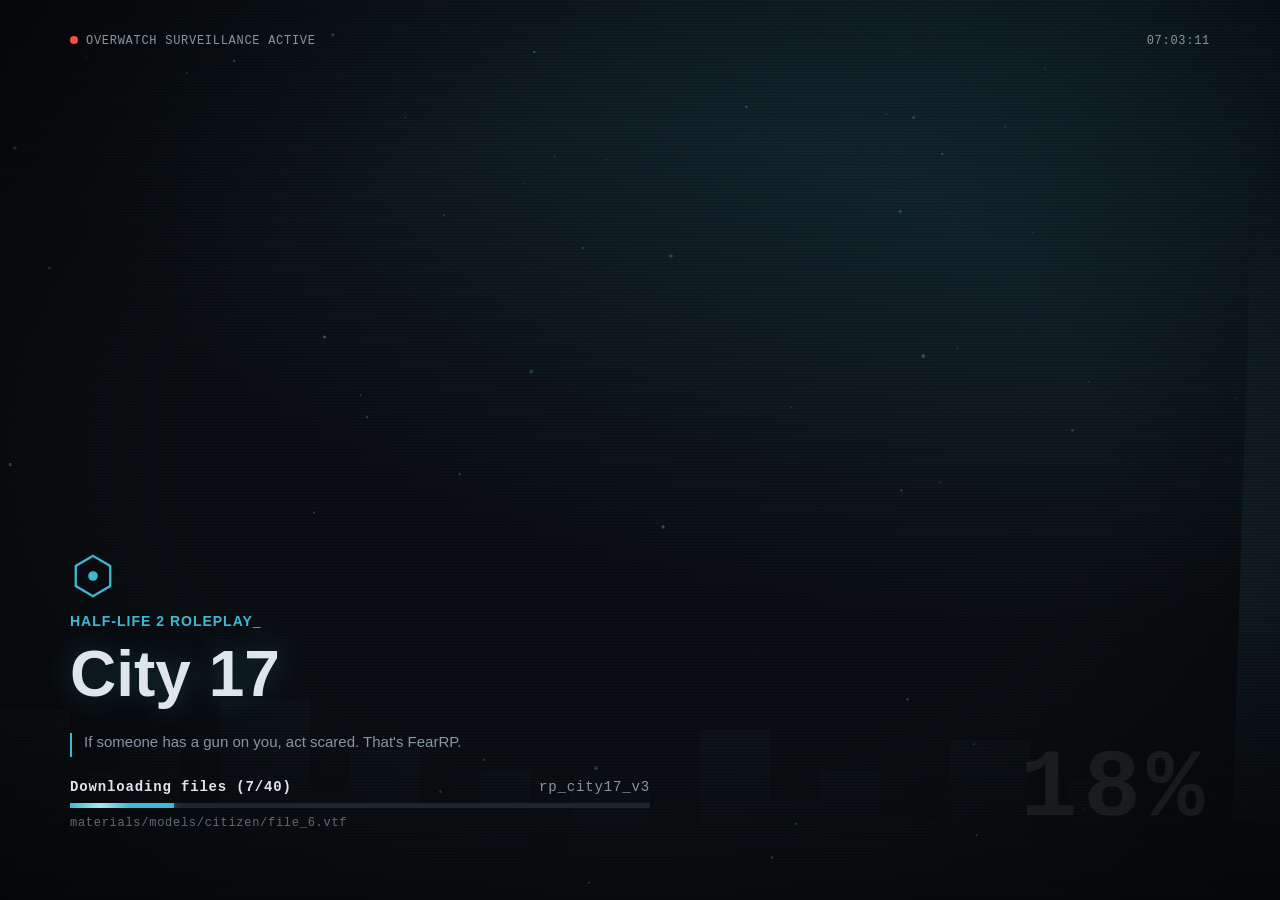
==== loading.html @ 95affc3b "HL2RP website and loading screen demo" ====
<!DOCTYPE html>
<html lang="en">
<head>
<meta charset="utf-8">
<title>Loading</title>
<!--
	GMod loading screen. Add this to server.cfg:
	  sv_loadingurl "https://your-domain/loading.html"
	ES5 only, so it also runs on the default GMod branch (Awesomium).
-->
<style>
*{margin:0;padding:0;box-sizing:border-box}
html,body{height:100%;overflow:hidden}
body{background:#0b0f13;color:#dfe6eb;font-family:'Segoe UI',Arial,sans-serif}
.mono{font-family:Consolas,'Courier New',monospace;letter-spacing:.06em}
.layer{position:absolute;top:0;left:0;right:0;bottom:0}
.bg{background:radial-gradient(ellipse at 85% 0%,#163240 0%,transparent 65%)}
.grid{background-image:linear-gradient(rgba(63,184,212,.05) 1px,transparent 1px),linear-gradient(90deg,rgba(63,184,212,.05) 1px,transparent 1px);background-size:48px 48px;-webkit-animation:grid 20s linear infinite;animation:grid 20s linear infinite}
@-webkit-keyframes grid{to{background-position:48px 48px}}@keyframes grid{to{background-position:48px 48px}}
.city{background:url(assets/bg.svg) center bottom/cover no-repeat}
.sweep{height:200px;top:-200px;bottom:auto;background:linear-gradient(rgba(63,184,212,0),rgba(63,184,212,.07),rgba(63,184,212,0));-webkit-animation:sweep 8s linear infinite;animation:sweep 8s linear infinite}
@-webkit-keyframes sweep{to{top:100%}}@keyframes sweep{to{top:100%}}
.scan{background:repeating-linear-gradient(0deg,rgba(0,0,0,.22) 0,rgba(0,0,0,.22) 1px,transparent 1px,transparent 3px)}
.vig{background:radial-gradient(ellipse at center,transparent 50%,rgba(0,0,0,.6))}
canvas{position:absolute;top:0;left:0}

.hud{position:absolute;top:34px;left:70px;right:70px;font-size:12px;color:#8796a3;text-transform:uppercase}
.hud .r{float:right}
.rec{display:inline-block;width:8px;height:8px;border-radius:50%;background:#ff4b4b;margin-right:8px;-webkit-animation:blink 1.2s infinite;animation:blink 1.2s infinite}
@-webkit-keyframes blink{50%{opacity:.15}}@keyframes blink{50%{opacity:.15}}

.box{position:absolute;left:70px;bottom:70px;width:580px}
.logo{width:46px;height:46px;margin-bottom:14px;-webkit-animation:spin 16s linear infinite;animation:spin 16s linear infinite}
@-webkit-keyframes spin{to{-webkit-transform:rotate(360deg)}}@keyframes spin{to{transform:rotate(360deg)}}
.logo svg{width:100%;height:100%}
.sub{font-size:14px;font-weight:600;text-transform:uppercase;letter-spacing:1px;min-height:22px}
.caret{-webkit-animation:blink 1s steps(1) infinite;animation:blink 1s steps(1) infinite}
h1{font-size:64px;line-height:1.1;margin:4px 0 24px;text-shadow:0 0 30px rgba(63,184,212,.3)}
.tip{color:#8796a3;font-size:15px;min-height:24px;margin-bottom:22px;padding-left:12px;border-left:2px solid;-webkit-transition:opacity .4s;transition:opacity .4s}
.status{font-size:14px;margin-bottom:8px;overflow:hidden}
.status span{float:right;color:#8796a3}
.bar{height:5px;background:#1c252d;overflow:hidden}
.bar i{position:relative;display:block;height:100%;width:0;overflow:hidden;-webkit-transition:width .4s;transition:width .4s}
.bar i b{position:absolute;top:0;bottom:0;width:60px;background:linear-gradient(90deg,rgba(255,255,255,0),rgba(255,255,255,.6),rgba(255,255,255,0));-webkit-animation:sh 1.6s infinite;animation:sh 1.6s infinite}
@-webkit-keyframes sh{from{left:-60px}to{left:100%}}@keyframes sh{from{left:-60px}to{left:100%}}
.file{font-size:12px;color:#5d6c78;margin-top:8px;white-space:nowrap;overflow:hidden;text-overflow:ellipsis}
.pct{position:absolute;right:70px;bottom:62px;font-size:96px;font-weight:800;color:rgba(223,230,235,.08);line-height:1}
</style>
</head>
<body>
<div class="layer bg"></div>
<div class="layer grid"></div>
<div class="layer city"></div>
<canvas id="dust"></canvas>
<div class="layer sweep"></div>
<div class="layer scan"></div>
<div class="layer vig"></div>

<div class="hud mono"><span><i class="rec"></i>Overwatch surveillance active</span><span class="r" id="clock">00:00:00</span></div>

<div class="box">
	<div class="logo" id="logo"></div>
	<div class="sub"><span id="sub"></span><span class="caret">_</span></div>
	<h1 id="name"></h1>
	<p class="tip" id="tip"></p>
	<div class="status mono"><b id="status">Connecting...</b><span id="map"></span></div>
	<div class="bar"><i id="bar"><b></b></i></div>
	<div class="file mono" id="file">&nbsp;</div>
</div>
<div class="pct mono" id="pct">0%</div>

<script src="config.js"></script>
<script src="assets/icons.js"></script>
<script>
(function () {
	var S = window.SITE, L = S.loading || {}, acc = S.accent;
	function $(id) { return document.getElementById(id); }
	function esc(s) { return String(s).replace(/&/g, '&amp;').replace(/</g, '&lt;').replace(/>/g, '&gt;'); }
	function pad(n) { return (n < 10 ? '0' : '') + n; }

	$('logo').innerHTML = ICONS.combine;
	$('logo').style.color = acc;
	$('sub').style.color = acc;
	$('name').innerHTML = esc(S.name);
	$('bar').style.background = acc;
	$('bar').style.boxShadow = '0 0 12px ' + acc;
	$('tip').style.borderColor = acc;

	// typing tagline
	var tg = S.tagline, ti = 0;
	(function type() { $('sub').innerHTML = esc(tg.slice(0, ++ti)); if (ti < tg.length) setTimeout(type, 50); })();

	// clock
	setInterval(function () { var d = new Date(); $('clock').innerHTML = pad(d.getHours()) + ':' + pad(d.getMinutes()) + ':' + pad(d.getSeconds()); }, 1000);

	// tips
	var tips = L.tips || [], n = 0;
	function tip() {
		if (!tips.length) return;
		$('tip').style.opacity = 0;
		setTimeout(function () { $('tip').innerHTML = esc(tips[n++ % tips.length]); $('tip').style.opacity = 1; }, 400);
	}
	tip(); setInterval(tip, 6000);

	// dust
	var cv = $('dust'), ctx = cv.getContext('2d'), W = cv.width = window.innerWidth, H = cv.height = window.innerHeight, parts = [], i;
	for (i = 0; i < 60; i++) parts.push({ x: Math.random() * W, y: Math.random() * H, r: Math.random() * 1.6 + .3, vx: Math.random() * .3 - .1, vy: -(Math.random() * .25 + .05), a: Math.random() * .5 + .1 });
	setInterval(function () {
		ctx.clearRect(0, 0, W, H); ctx.fillStyle = acc;
		for (var j = 0; j < parts.length; j++) {
			var p = parts[j]; p.x += p.vx; p.y += p.vy;
			if (p.y < -5) { p.y = H + 5; p.x = Math.random() * W; }
			ctx.globalAlpha = p.a; ctx.beginPath(); ctx.arc(p.x, p.y, p.r, 0, 6.283); ctx.fill();
		}
	}, 33);

	var music = null;
	if (L.music) { music = new Audio(L.music); music.loop = true; music.volume = 0.3; try { music.play(); } catch (e) {} }

	// functions called by Garry's Mod
	var total = 0, needed = 0;
	function progress() {
		if (!total) return;
		var p = Math.round((total - needed) / total * 100);
		$('bar').style.width = p + '%';
		$('pct').innerHTML = p + '%';
	}
	window.GameDetails = function (servername, serverurl, mapname, maxplayers, steamid, gamemode, volume) {
		$('map').innerHTML = esc(mapname);
		if (music && volume !== undefined) music.volume = volume * 0.5;
	};
	window.SetFilesTotal = function (t) { total = t; progress(); };
	window.SetFilesNeeded = function (t) { needed = t; progress(); };
	window.DownloadingFile = function (f) { needed = Math.max(0, needed - 1); $('file').innerHTML = esc(f); progress(); };
	window.SetStatusChanged = function (s) { $('status').innerHTML = esc(s); };

	// fake progress when opened in a normal browser, just for preview
	if (navigator.userAgent.indexOf('GMod') < 0) {
		GameDetails('', '', S.demoStatus.map, S.demoStatus.max, '', 'HL2RP', 0.5);
		SetFilesTotal(40); SetFilesNeeded(40);
		var k = 0, t = setInterval(function () {
			DownloadingFile('materials/models/citizen/file_' + k + '.vtf');
			SetStatusChanged('Downloading files (' + (++k) + '/40)');
			if (k >= 40) { clearInterval(t); SetStatusChanged('Sending client info...'); $('file').innerHTML = '&nbsp;'; }
		}, 200);
	}
})();
</script>
</body>
</html>
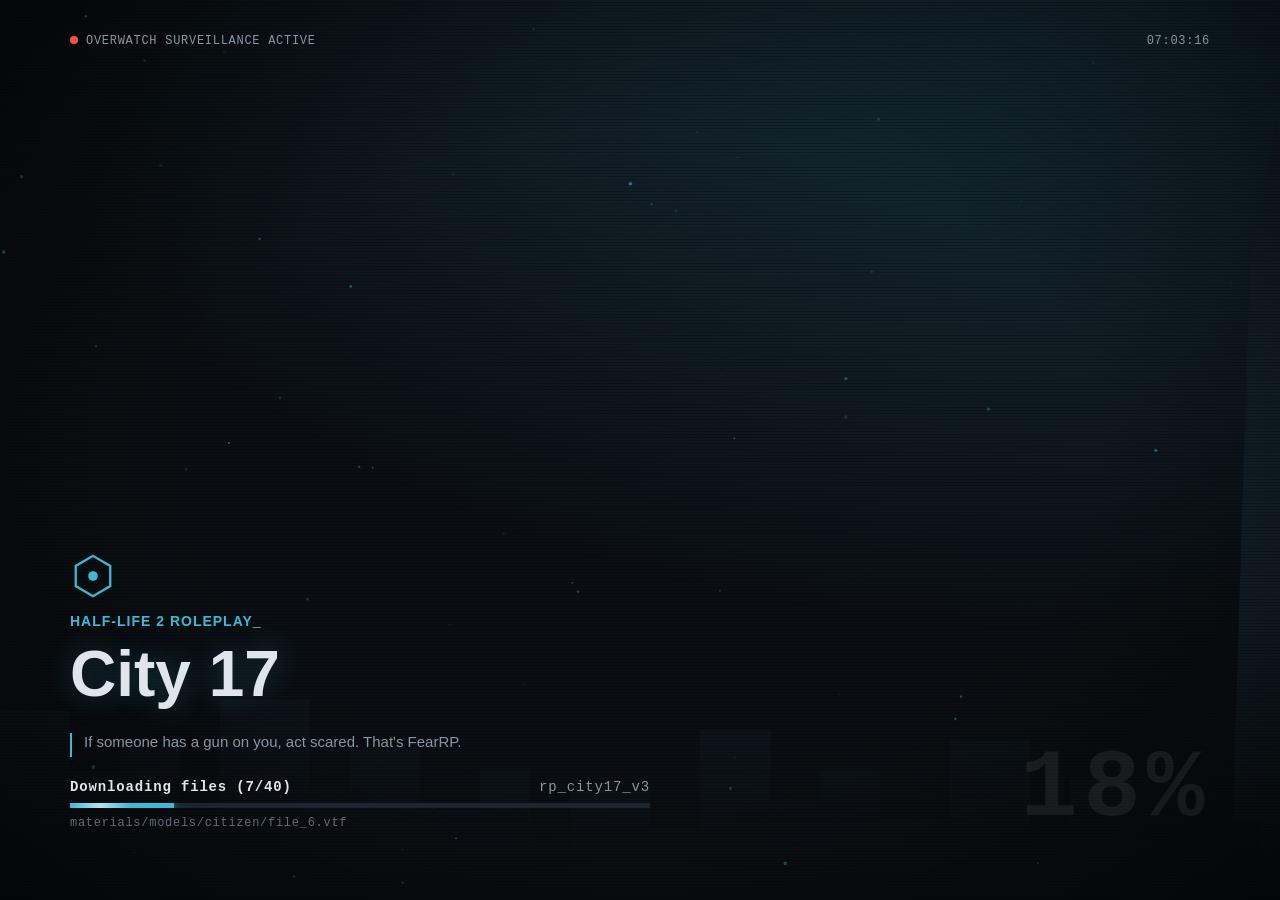
==== commit 4c88bab0: "Faster loading bar" ====
--- a/loading.html
+++ b/loading.html
@@ -40,7 +40,7 @@
 .status{font-size:14px;margin-bottom:8px;overflow:hidden}
 .status span{float:right;color:#8796a3}
 .bar{height:5px;background:#1c252d;overflow:hidden}
-.bar i{position:relative;display:block;height:100%;width:0;overflow:hidden;-webkit-transition:width .4s;transition:width .4s}
+.bar i{position:relative;display:block;height:100%;width:0;overflow:hidden;-webkit-transition:width .15s;transition:width .15s}
 .bar i b{position:absolute;top:0;bottom:0;width:60px;background:linear-gradient(90deg,rgba(255,255,255,0),rgba(255,255,255,.6),rgba(255,255,255,0));-webkit-animation:sh 1.6s infinite;animation:sh 1.6s infinite}
 @-webkit-keyframes sh{from{left:-60px}to{left:100%}}@keyframes sh{from{left:-60px}to{left:100%}}
 .file{font-size:12px;color:#5d6c78;margin-top:8px;white-space:nowrap;overflow:hidden;text-overflow:ellipsis}
